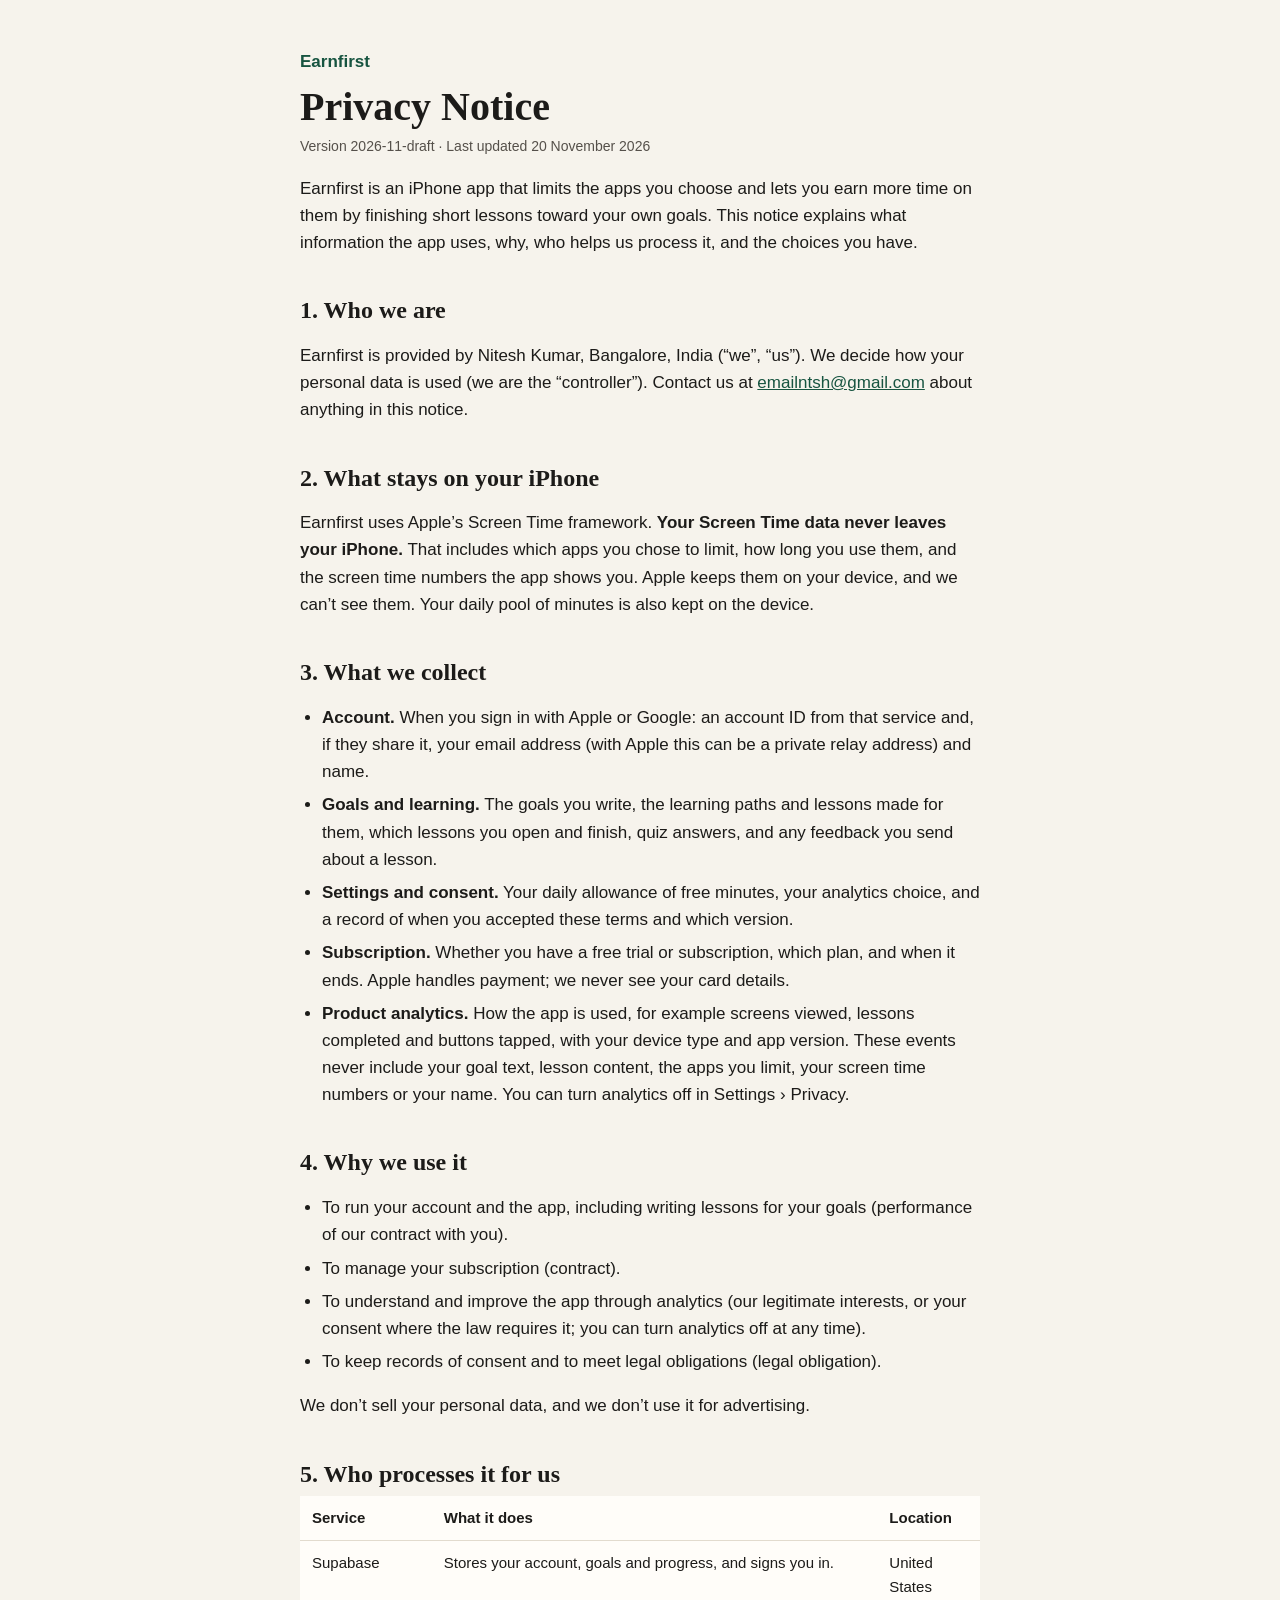
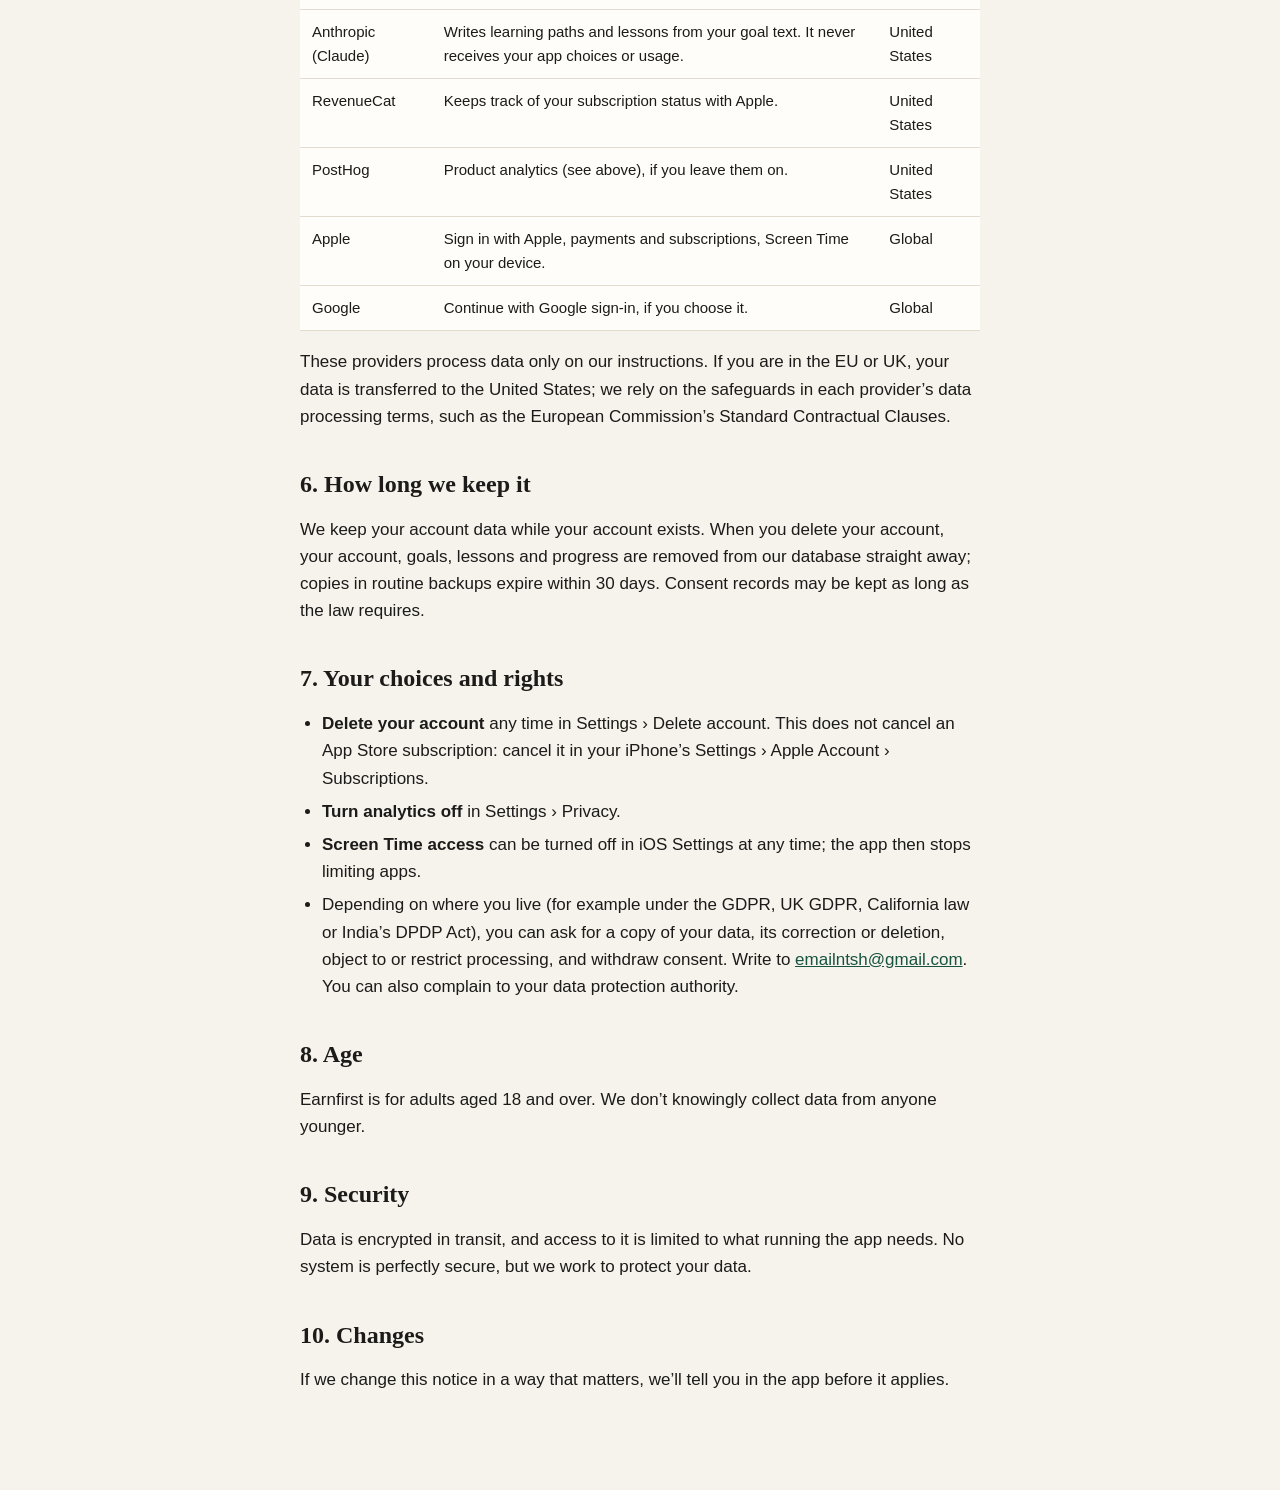
==== privacy.html @ 1e823a82 "Terms of Use and Privacy Notice (2026-11-draft) Co-Authored-By: Claude Opus 5.5 <noreply@anthropic.c" ====
<!doctype html>
<html lang="en">
<head>
<meta charset="utf-8">
<meta name="viewport" content="width=device-width, initial-scale=1">
<title>Privacy Notice · Earnfirst</title>
<link rel="stylesheet" href="style.css">
</head>
<body>
<main>
<p class="eyebrow"><a href="./">Earnfirst</a></p>
<h1>Privacy Notice</h1>
<p class="meta">Version 2026-11-draft · Last updated 20 November 2026</p>

<p>Earnfirst is an iPhone app that limits the apps you choose and lets you earn more time on them by finishing short
lessons toward your own goals. This notice explains what information the app uses, why, who helps us process it,
and the choices you have.</p>

<h2>1. Who we are</h2>
<p>Earnfirst is provided by Nitesh Kumar, Bangalore, India (“we”, “us”). We decide how your
personal data is used (we are the “controller”). Contact us at <a href="mailto:emailntsh@gmail.com">emailntsh@gmail.com</a> about anything in this
notice.</p>

<h2>2. What stays on your iPhone</h2>
<p>Earnfirst uses Apple’s Screen Time framework. <strong>Your Screen Time data never leaves your iPhone.</strong>
That includes which apps you chose to limit, how long you use them, and the screen time numbers the app shows you.
Apple keeps them on your device, and we can’t see them. Your daily pool of minutes is also kept on the device.</p>

<h2>3. What we collect</h2>
<ul>
<li><strong>Account.</strong> When you sign in with Apple or Google: an account ID from that service and, if they
share it, your email address (with Apple this can be a private relay address) and name.</li>
<li><strong>Goals and learning.</strong> The goals you write, the learning paths and lessons made for them, which
lessons you open and finish, quiz answers, and any feedback you send about a lesson.</li>
<li><strong>Settings and consent.</strong> Your daily allowance of free minutes, your analytics choice, and a record
of when you accepted these terms and which version.</li>
<li><strong>Subscription.</strong> Whether you have a free trial or subscription, which plan, and when it ends. Apple
handles payment; we never see your card details.</li>
<li><strong>Product analytics.</strong> How the app is used, for example screens viewed, lessons completed and
buttons tapped, with your device type and app version. These events never include your goal text, lesson
content, the apps you limit, your screen time numbers or your name. You can turn analytics off in
Settings › Privacy.</li>
</ul>

<h2>4. Why we use it</h2>
<ul>
<li>To run your account and the app, including writing lessons for your goals (performance of our contract with
you).</li>
<li>To manage your subscription (contract).</li>
<li>To understand and improve the app through analytics (our legitimate interests, or your consent where the law
requires it; you can turn analytics off at any time).</li>
<li>To keep records of consent and to meet legal obligations (legal obligation).</li>
</ul>
<p>We don’t sell your personal data, and we don’t use it for advertising.</p>

<h2>5. Who processes it for us</h2>
<table>
<thead><tr><th>Service</th><th>What it does</th><th>Location</th></tr></thead>
<tbody>
<tr><td>Supabase</td><td>Stores your account, goals and progress, and signs you in.</td><td>United States</td></tr>
<tr><td>Anthropic (Claude)</td><td>Writes learning paths and lessons from your goal text. It never receives your app
choices or usage.</td><td>United States</td></tr>
<tr><td>RevenueCat</td><td>Keeps track of your subscription status with Apple.</td><td>United States</td></tr>
<tr><td>PostHog</td><td>Product analytics (see above), if you leave them on.</td><td>United States</td></tr>
<tr><td>Apple</td><td>Sign in with Apple, payments and subscriptions, Screen Time on your device.</td><td>Global</td></tr>
<tr><td>Google</td><td>Continue with Google sign-in, if you choose it.</td><td>Global</td></tr>
</tbody>
</table>
<p>These providers process data only on our instructions. If you are in the EU or UK, your data is transferred to
the United States; we rely on the safeguards in each provider’s data processing terms, such as the
European Commission’s Standard Contractual Clauses.</p>

<h2>6. How long we keep it</h2>
<p>We keep your account data while your account exists. When you delete your account, your account, goals, lessons
and progress are removed from our database straight away; copies in routine backups expire within
30 days. Consent records may be kept as long as the law requires.</p>

<h2>7. Your choices and rights</h2>
<ul>
<li><strong>Delete your account</strong> any time in Settings › Delete account. This does not cancel an App Store
subscription: cancel it in your iPhone’s Settings › Apple Account › Subscriptions.</li>
<li><strong>Turn analytics off</strong> in Settings › Privacy.</li>
<li><strong>Screen Time access</strong> can be turned off in iOS Settings at any time; the app then stops limiting
apps.</li>
<li>Depending on where you live (for example under the GDPR, UK GDPR, California law or India’s DPDP Act), you can
ask for a copy of your data, its correction or deletion, object to or restrict processing, and withdraw consent.
Write to <a href="mailto:emailntsh@gmail.com">emailntsh@gmail.com</a>. You can also complain to your data protection authority.</li>
</ul>

<h2>8. Age</h2>
<p>Earnfirst is for adults aged 18 and over. We don’t knowingly collect data from anyone younger.</p>

<h2>9. Security</h2>
<p>Data is encrypted in transit, and access to it is limited to what running the app needs. No system is perfectly
secure, but we work to protect your data.</p>

<h2>10. Changes</h2>
<p>If we change this notice in a way that matters, we’ll tell you in the app before it applies.</p>
</main>
</body>
</html>
---- style.css ----
:root {
  --bg: #F6F3EC;
  --surface: #FFFDF9;
  --ink: #1C1B19;
  --ink2: #55504A;
  --line: #E2DBCE;
  --accent: #175440;
  --mark: #F5E4D3;
}
@media (prefers-color-scheme: dark) {
  :root {
    --bg: #121311;
    --surface: #1C1D1A;
    --ink: #F2EFE8;
    --ink2: #BDB7AB;
    --line: #2F302B;
    --accent: #8BDDB8;
    --mark: #3A2618;
  }
}
* { box-sizing: border-box; }
body {
  margin: 0;
  background: var(--bg);
  color: var(--ink);
  font: 17px/1.6 -apple-system, BlinkMacSystemFont, "Segoe UI", Inter, sans-serif;
}
main { max-width: 720px; margin: 0 auto; padding: 48px 20px 80px; }
h1, h2 { font-family: "Newsreader", Georgia, "Times New Roman", serif; line-height: 1.2; }
h1 { font-size: 40px; margin: 8px 0 4px; }
h2 { font-size: 24px; margin: 40px 0 8px; }
a { color: var(--accent); }
.eyebrow { margin: 0; font-weight: 600; }
.eyebrow a { text-decoration: none; }
.meta { color: var(--ink2); font-size: 14px; margin-top: 0; }
ul { padding-left: 22px; }
li { margin: 6px 0; }
mark { background: var(--mark); color: inherit; padding: 0 3px; border-radius: 3px; }
table { width: 100%; border-collapse: collapse; font-size: 15px; background: var(--surface); }
th, td { text-align: left; vertical-align: top; padding: 10px 12px; border-bottom: 1px solid var(--line); }
th { font-weight: 600; }
.cards { display: grid; gap: 12px; margin-top: 24px; }
.cards a { display: block; padding: 18px 20px; background: var(--surface); border: 1px solid var(--line); border-radius: 14px;
  text-decoration: none; color: var(--ink); font-weight: 600; }
@media (max-width: 520px) { h1 { font-size: 32px; } table { font-size: 14px; } }
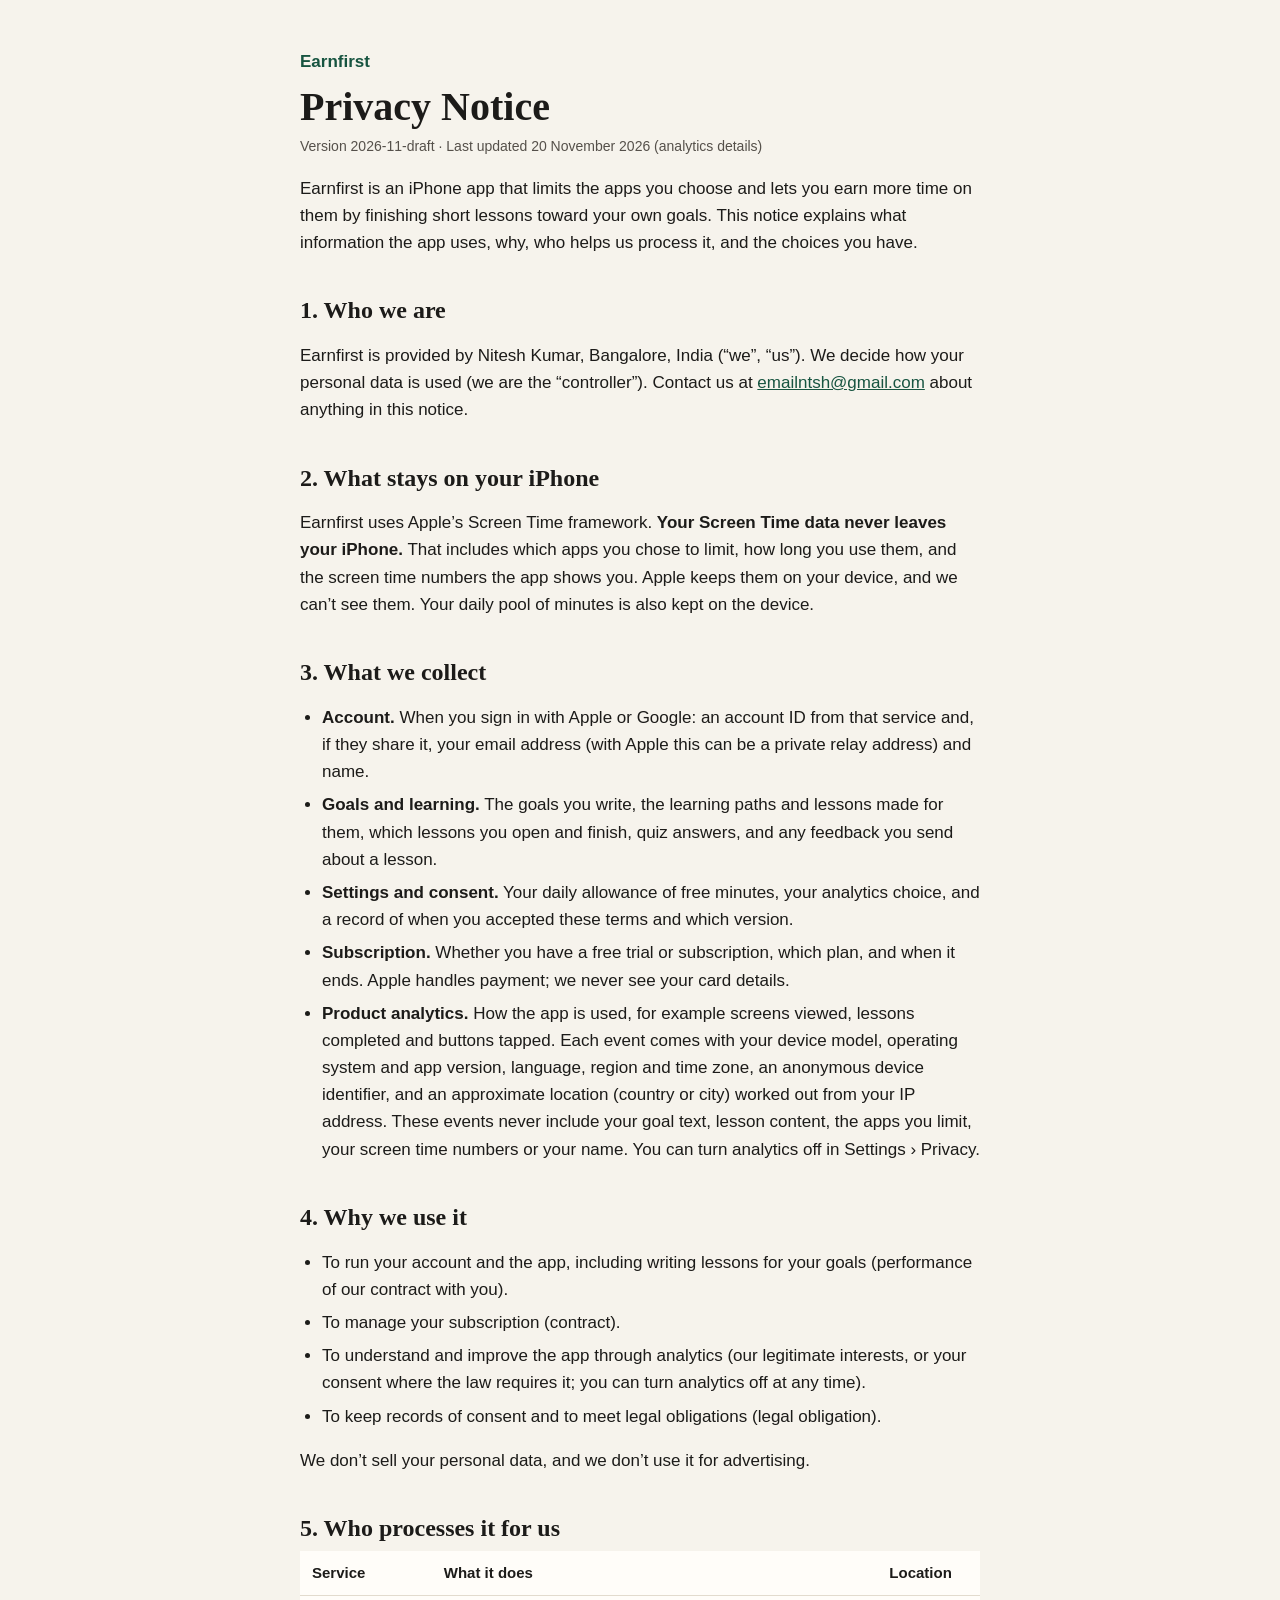
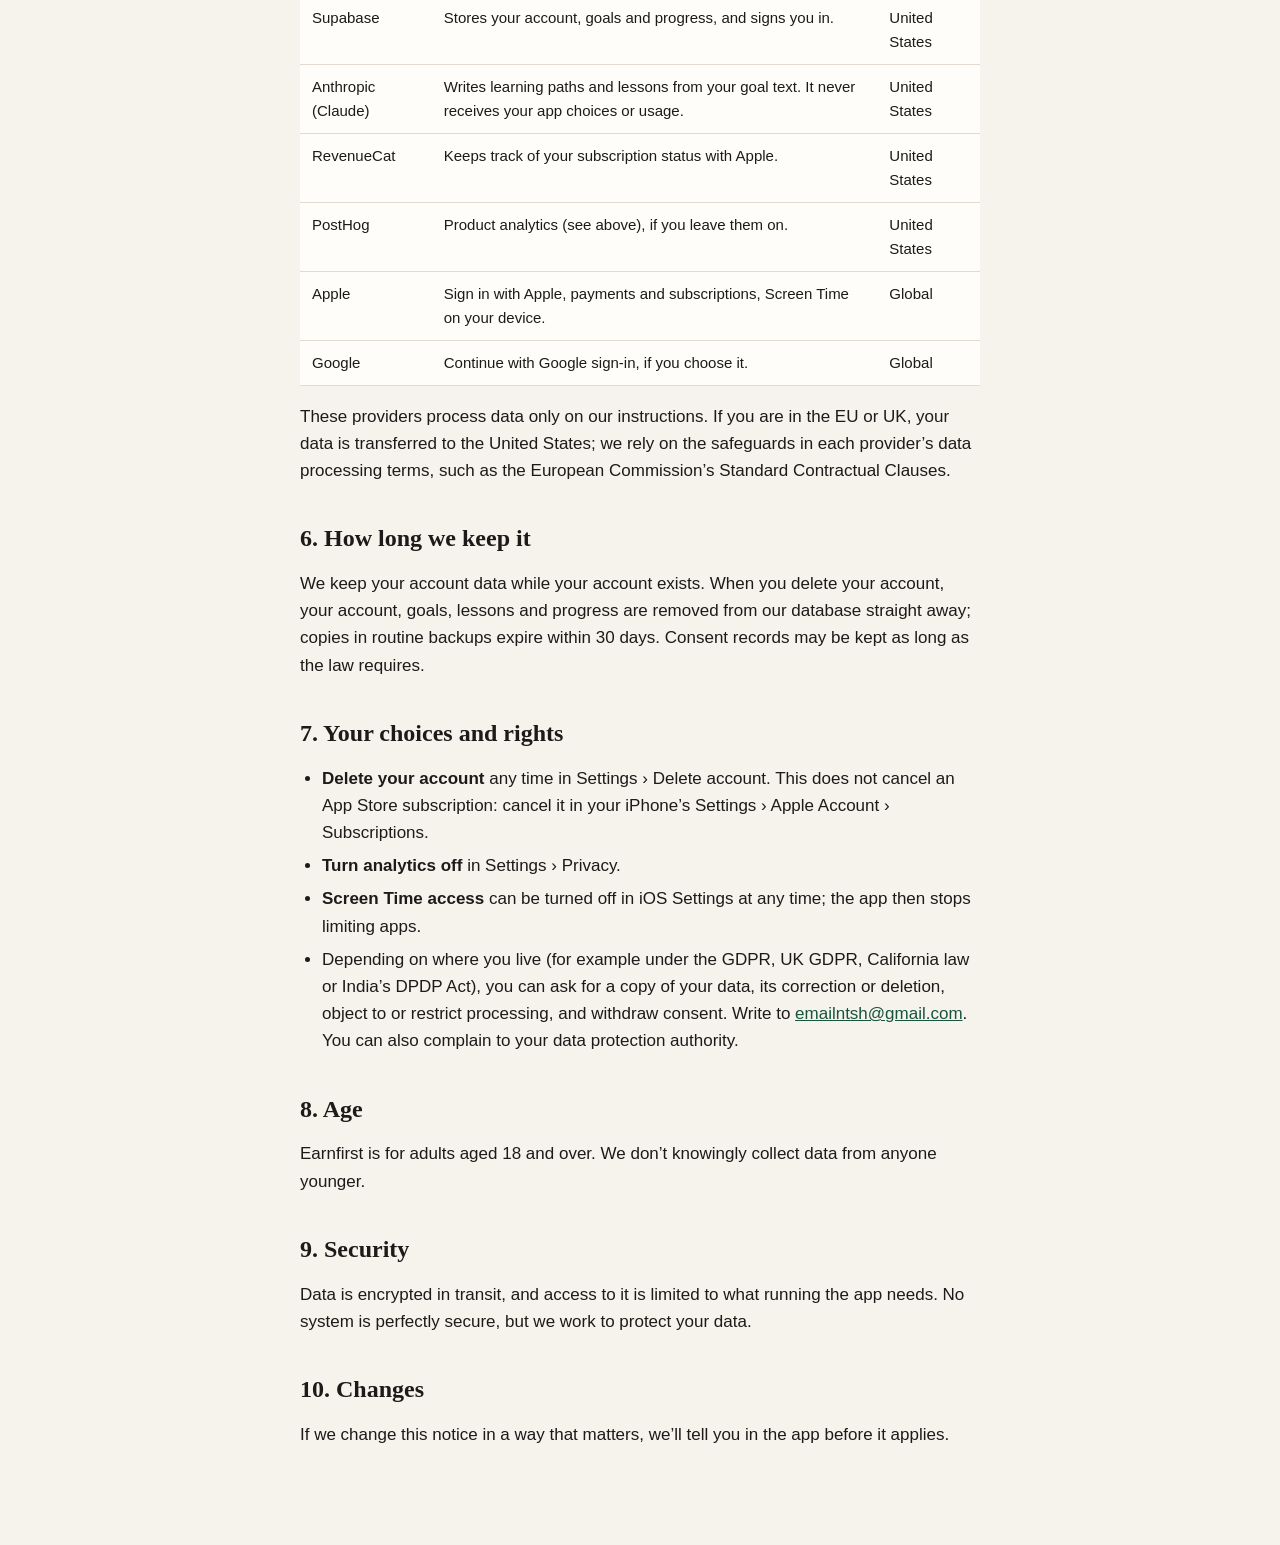
==== commit ce30a6cc: "Privacy Notice: what analytics events carry (OS, locale, anonymous ID, approximate location) Co-Auth" ====
--- a/privacy.html
+++ b/privacy.html
@@ -10,7 +10,7 @@
 <main>
 <p class="eyebrow"><a href="./">Earnfirst</a></p>
 <h1>Privacy Notice</h1>
-<p class="meta">Version 2026-11-draft · Last updated 20 November 2026</p>
+<p class="meta">Version 2026-11-draft · Last updated 20 November 2026 (analytics details)</p>
 
 <p>Earnfirst is an iPhone app that limits the apps you choose and lets you earn more time on them by finishing short
 lessons toward your own goals. This notice explains what information the app uses, why, who helps us process it,
@@ -37,9 +37,10 @@
 <li><strong>Subscription.</strong> Whether you have a free trial or subscription, which plan, and when it ends. Apple
 handles payment; we never see your card details.</li>
 <li><strong>Product analytics.</strong> How the app is used, for example screens viewed, lessons completed and
-buttons tapped, with your device type and app version. These events never include your goal text, lesson
-content, the apps you limit, your screen time numbers or your name. You can turn analytics off in
-Settings › Privacy.</li>
+buttons tapped. Each event comes with your device model, operating system and app version, language, region and time
+zone, an anonymous device identifier, and an approximate location (country or city) worked out from your IP address.
+These events never include your goal text, lesson content, the apps you limit, your screen time numbers or your
+name. You can turn analytics off in Settings › Privacy.</li>
 </ul>
 
 <h2>4. Why we use it</h2>
